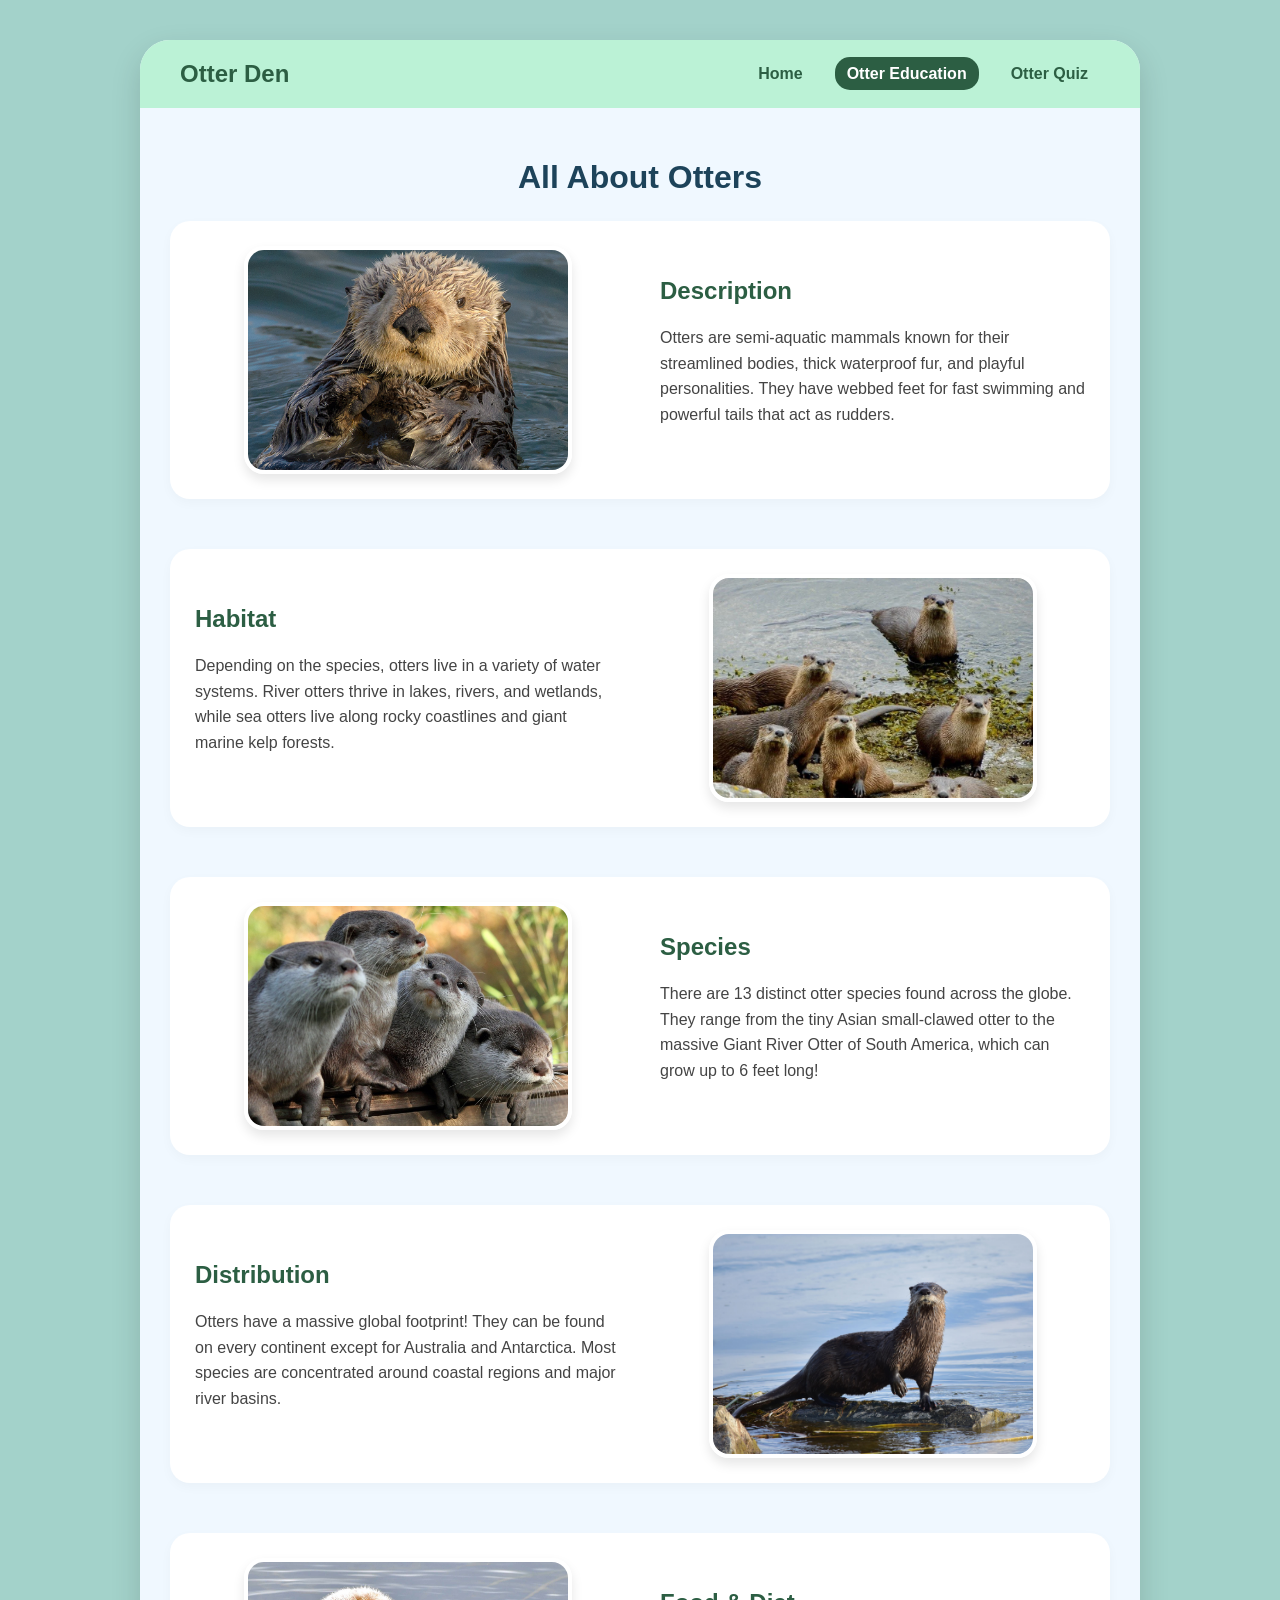
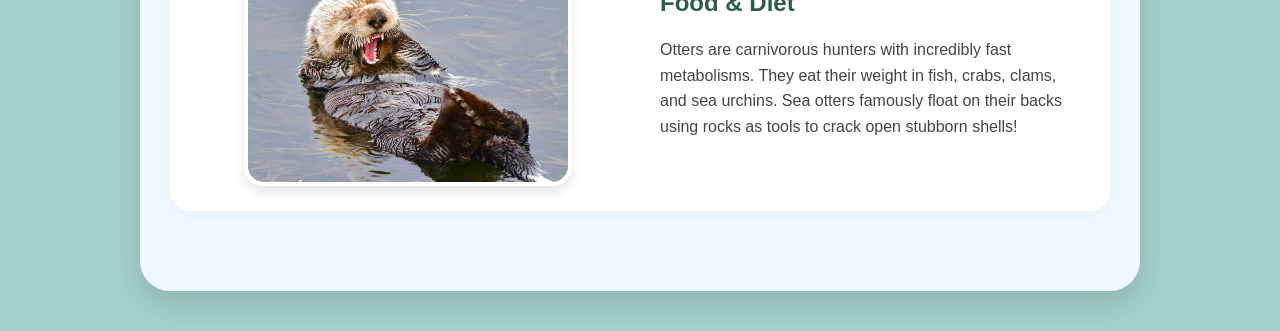
==== education.html @ a902917f "Add files via upload" ====
<!DOCTYPE html>
<html lang="en">
<head>
    <meta charset="UTF-8">
    <meta name="viewport" content="width=device-width, initial-scale=1.0">
    <title>OtterDen | Education</title>
    <link rel="stylesheet" href="style.css">
</head>
<body>

    <div class="main-wrapper">

        <nav class="navbar">
            <div class="logo">Otter Den</div>
            <ul class="nav-links">
                <li><a href="index.html">Home</a></li>
                <li><a href="education.html" class="active">Otter Education</a></li>
                <li><a href="quiz.html">Otter Quiz</a></li>
            </ul>
        </nav>

        <main class="container">
            <h1 class="center-text">All About Otters</h1>
            
            <div class="edu-row">
                <div class="edu-text">
                    <h2>Description</h2>
                    <p>Otters are semi-aquatic mammals known for their streamlined bodies, thick waterproof fur, and playful personalities. They have webbed feet for fast swimming and powerful tails that act as rudders.</p>
                </div>
                <div class="edu-image-box">
                    <img src="otterdescripiton.jpg" alt="Otter description photo" class="edu-img">
                </div>
            </div>

            <div class="edu-row">
                <div class="edu-text">
                    <h2>Habitat</h2>
                    <p>Depending on the species, otters live in a variety of water systems. River otters thrive in lakes, rivers, and wetlands, while sea otters live along rocky coastlines and giant marine kelp forests.</p>
                </div>
                <div class="edu-image-box">
                    <img src="otterhabitat.jpg" alt="Otter habitat photo" class="edu-img">
                </div>
            </div>

            <div class="edu-row">
                <div class="edu-text">
                    <h2>Species</h2>
                    <p>There are 13 distinct otter species found across the globe. They range from the tiny Asian small-clawed otter to the massive Giant River Otter of South America, which can grow up to 6 feet long!</p>
                </div>
                <div class="edu-image-box">
                    <img src="otter-species.jpg" alt="Otter species photo" class="edu-img">
                </div>
            </div>

            <div class="edu-row">
                <div class="edu-text">
                    <h2>Distribution</h2>
                    <p>Otters have a massive global footprint! They can be found on every continent except for Australia and Antarctica. Most species are concentrated around coastal regions and major river basins.</p>
                </div>
                <div class="edu-image-box">
                    <img src="otter-distribution.jpg" alt="Otter distribution photo" class="edu-img">
                </div>
            </div>

            <div class="edu-row">
                <div class="edu-text">
                    <h2>Food & Diet</h2>
                    <p>Otters are carnivorous hunters with incredibly fast metabolisms. They eat their weight in fish, crabs, clams, and sea urchins. Sea otters famously float on their backs using rocks as tools to crack open stubborn shells!</p>
                </div>
                <div class="edu-image-box">
                    <img src="otter-food.jpg" alt="Otter eating photo" class="edu-img">
                </div>
            </div>

        </main>

    </div>

</body>
</html>
---- style.css ----
/* Outer Background styling */
body {
    font-family: 'Segoe UI', Tahoma, Geneva, Verdana, sans-serif;
    background-color: #a3d2ca; /* Cute ocean/river pastel color for the outer background */
    margin: 0;
    padding: 40px 0; /* Adds spacing at the very top and bottom of the screen */
    display: flex;
    justify-content: center;
}

/* The Central Rectangle Wrapper */
.main-wrapper {
    background-color: #f0f8ff; /* Soft pastel water blue inside the rectangle */
    width: 90%;
    max-width: 1000px; /* Limits how wide the rectangle gets on big screens */
    border-radius: 30px; /* Rounds the corners of your main website rectangle */
    overflow: hidden; /* Ensures the header/navbar corners match the wrapper radius */
    box-shadow: 0 12px 30px rgba(0, 0, 0, 0.15); /* Makes the rectangle pop off the background */
}

/* Content Container Padding */
.container {
    padding: 30px;
}

/* Cute Navbar */
.navbar {
    background-color: #bbf2d6; /* Soft mint green */
    display: flex;
    justify-content: space-between;
    align-items: center;
    padding: 20px 40px;
}

.logo {
    font-size: 24px;
    font-weight: bold;
    color: #2c5e43;
}

.nav-links {
    list-style: none;
    display: flex;
    gap: 20px;
    margin: 0;
    padding: 0;
}

.nav-links a {
    text-decoration: none;
    color: #2c5e43;
    font-weight: 600;
    padding: 8px 12px;
    border-radius: 15px;
    transition: 0.3s;
}

.nav-links a:hover, .nav-links a.active {
    background-color: #2c5e43;
    color: white;
}

/* Hero Section with Side-by-Side Images */
.hero {
    background-color: #d0efff;
    padding: 40px 20px;
    color: #1d435a;
    display: flex;
    align-items: center;
    justify-content: center;
    gap: 30px;
}

.hero-text {
    text-align: center;
    max-width: 400px;
}

/* Rounded styling for both side images */
.hero-img {
    width: 200px;
    height: 200px;
    object-fit: cover;
    border-radius: 25px;
    box-shadow: 0 6px 12px rgba(0, 0, 0, 0.1);
    border: 4px solid white;
}

/* Grid layout for cards */
.grid {
    display: flex;
    gap: 20px;
    margin-top: 20px;
}

.card {
    background: white;
    padding: 20px;
    border-radius: 20px;
    box-shadow: 0 5px 15px rgba(0,0,0,0.04);
    flex: 1;
}


.center-text {
    text-align: center;
    color: #1d435a;
    margin-bottom: 25px;
}

/* Educational Alternating Rows */
.edu-row {
    display: flex;
    align-items: center;
    gap: 40px;
    margin-bottom: 50px;
    background: white;
    padding: 25px;
    border-radius: 20px;
    box-shadow: 0 4px 12px rgba(0,0,0,0.03);
}

/* THE MAGIC: This targets every even row (2nd, 4th, etc.) and flips the order! */
.edu-row:nth-child(even) {
    flex-direction: row-reverse;
}

.edu-text {
    flex: 1;
}

.edu-text h2 {
    color: #2c5e43;
    margin-top: 0;
    font-size: 24px;
}

.edu-text p {
    line-height: 1.6;
    color: #444;
}

.edu-image-box {
    flex: 1;
    display: flex;
    justify-content: center;
}

/* Beautiful Rounded Images for the sections */
.edu-img {
    width: 100%;
    max-width: 320px;
    height: 220px;
    object-fit: cover; /* Keeps the otter pictures from getting squished */
    border-radius: 20px;
    box-shadow: 0 6px 12px rgba(0,0,0,0.1);
    border: 4px solid #fff;
}

/* Styling for the images inside the cards */
.card-img {
    width: 100%;          /* Makes the image stretch to perfectly fit the card width */
    height: 300px;        /* Sets a clean, standard height for both photos */   /* Prevents the images from stretching or looking squished */
    border-radius: 15px;  /* Rounds the corners nicely to match the cards */
    margin-top: 15px;     /* Adds a cute gap between the paragraph text and the photo */
    box-shadow: 0 4px 8px rgba(0, 0, 0, 0.05); /* Soft shadow for a clean look */
}
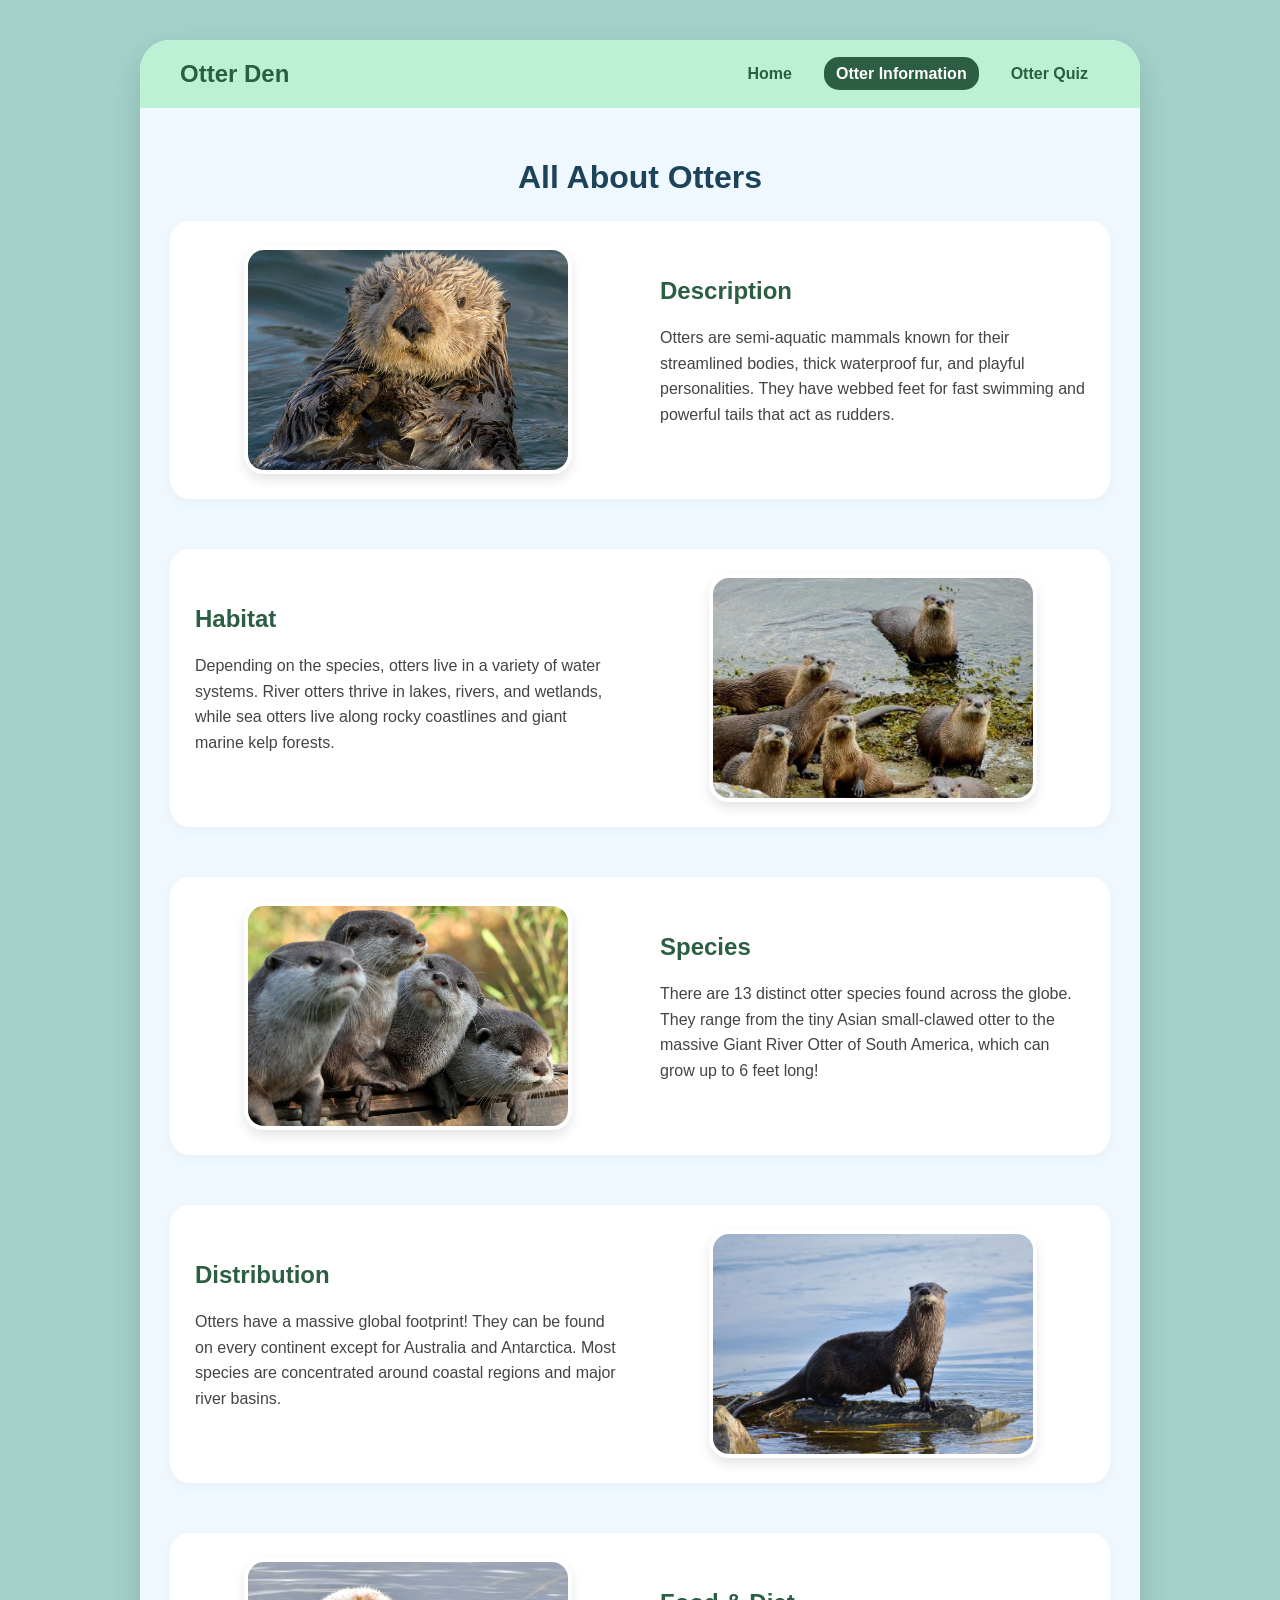
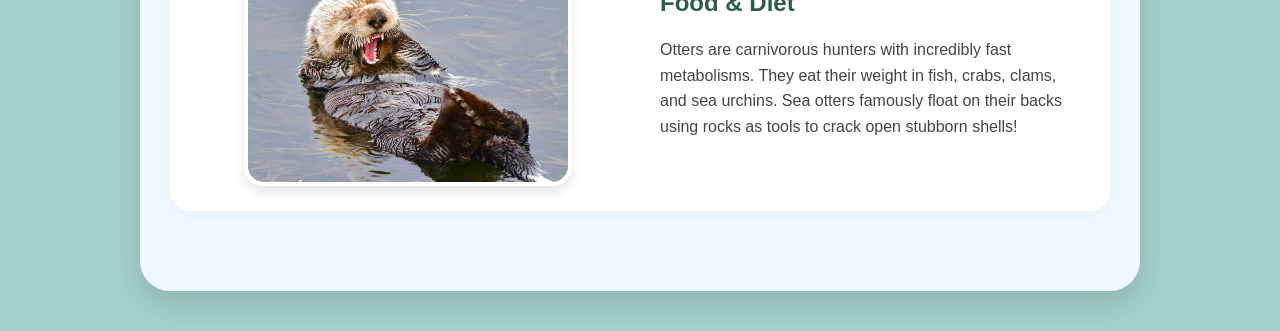
==== commit 390e5f72: "Fix HTML encoding issues in education.html" ====
--- a/education.html
+++ b/education.html
@@ -14,7 +14,7 @@
             <div class="logo">Otter Den</div>
             <ul class="nav-links">
                 <li><a href="index.html">Home</a></li>
-                <li><a href="education.html" class="active">Otter Education</a></li>
+                <li><a href="education.html" class="active">Otter Information</a></li>
                 <li><a href="quiz.html">Otter Quiz</a></li>
             </ul>
         </nav>
@@ -77,4 +77,4 @@
     </div>
 
 </body>
-</html>+</html>
